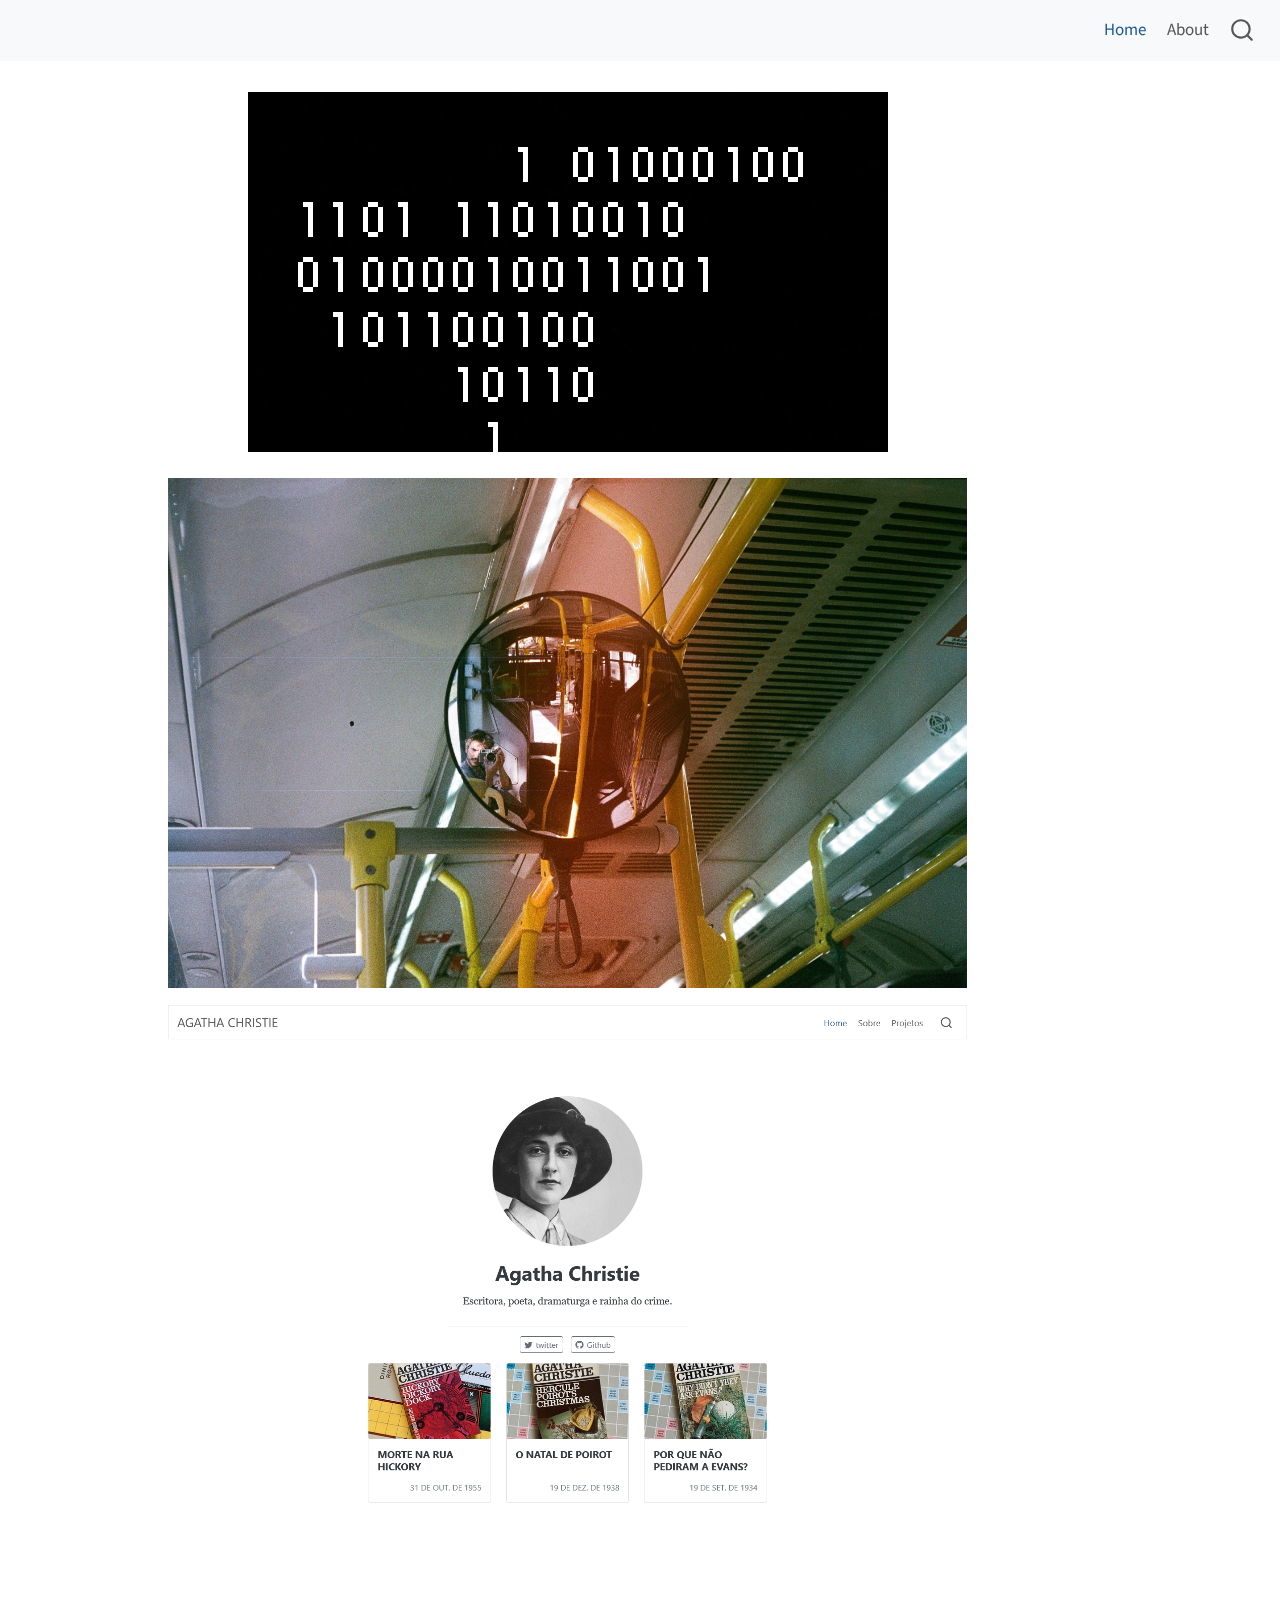
==== index.html @ 9f68aeb0 "Add files via upload" ====
<!DOCTYPE html>
<html xmlns="http://www.w3.org/1999/xhtml" lang="en" xml:lang="en"><head>

<meta charset="utf-8">
<meta name="generator" content="quarto-1.3.450">

<meta name="viewport" content="width=device-width, initial-scale=1.0, user-scalable=yes">


<title></title>
<style>
code{white-space: pre-wrap;}
span.smallcaps{font-variant: small-caps;}
div.columns{display: flex; gap: min(4vw, 1.5em);}
div.column{flex: auto; overflow-x: auto;}
div.hanging-indent{margin-left: 1.5em; text-indent: -1.5em;}
ul.task-list{list-style: none;}
ul.task-list li input[type="checkbox"] {
  width: 0.8em;
  margin: 0 0.8em 0.2em -1em; /* quarto-specific, see https://github.com/quarto-dev/quarto-cli/issues/4556 */ 
  vertical-align: middle;
}
</style>


<script src="site_libs/quarto-nav/quarto-nav.js"></script>
<script src="site_libs/quarto-nav/headroom.min.js"></script>
<script src="site_libs/clipboard/clipboard.min.js"></script>
<script src="site_libs/quarto-search/autocomplete.umd.js"></script>
<script src="site_libs/quarto-search/fuse.min.js"></script>
<script src="site_libs/quarto-search/quarto-search.js"></script>
<meta name="quarto:offset" content="./">
<script src="site_libs/quarto-html/quarto.js"></script>
<script src="site_libs/quarto-html/popper.min.js"></script>
<script src="site_libs/quarto-html/tippy.umd.min.js"></script>
<script src="site_libs/quarto-html/anchor.min.js"></script>
<link href="site_libs/quarto-html/tippy.css" rel="stylesheet">
<link href="site_libs/quarto-html/quarto-syntax-highlighting.css" rel="stylesheet" id="quarto-text-highlighting-styles">
<script src="site_libs/bootstrap/bootstrap.min.js"></script>
<link href="site_libs/bootstrap/bootstrap-icons.css" rel="stylesheet">
<link href="site_libs/bootstrap/bootstrap.min.css" rel="stylesheet" id="quarto-bootstrap" data-mode="light">
<script id="quarto-search-options" type="application/json">{
  "location": "navbar",
  "copy-button": false,
  "collapse-after": 3,
  "panel-placement": "end",
  "type": "overlay",
  "limit": 20,
  "language": {
    "search-no-results-text": "No results",
    "search-matching-documents-text": "matching documents",
    "search-copy-link-title": "Copy link to search",
    "search-hide-matches-text": "Hide additional matches",
    "search-more-match-text": "more match in this document",
    "search-more-matches-text": "more matches in this document",
    "search-clear-button-title": "Clear",
    "search-detached-cancel-button-title": "Cancel",
    "search-submit-button-title": "Submit",
    "search-label": "Search"
  }
}</script>


<link rel="stylesheet" href="styles.css">
</head>

<body class="nav-fixed">

<div id="quarto-search-results"></div>
  <header id="quarto-header" class="headroom fixed-top">
    <nav class="navbar navbar-expand-lg navbar-dark ">
      <div class="navbar-container container-fluid">
            <div id="quarto-search" class="" title="Search"></div>
          <button class="navbar-toggler" type="button" data-bs-toggle="collapse" data-bs-target="#navbarCollapse" aria-controls="navbarCollapse" aria-expanded="false" aria-label="Toggle navigation" onclick="if (window.quartoToggleHeadroom) { window.quartoToggleHeadroom(); }">
  <span class="navbar-toggler-icon"></span>
</button>
          <div class="collapse navbar-collapse" id="navbarCollapse">
            <ul class="navbar-nav navbar-nav-scroll ms-auto">
  <li class="nav-item">
    <a class="nav-link active" href="./index.html" rel="" target="" aria-current="page">
 <span class="menu-text">Home</span></a>
  </li>  
  <li class="nav-item">
    <a class="nav-link" href="./about.html" rel="" target="">
 <span class="menu-text">About</span></a>
  </li>  
</ul>
            <div class="quarto-navbar-tools">
</div>
          </div> <!-- /navcollapse -->
      </div> <!-- /container-fluid -->
    </nav>
</header>
<!-- content -->
<div id="quarto-content" class="quarto-container page-columns page-rows-contents page-layout-article page-navbar">
<!-- sidebar -->
<!-- margin-sidebar -->
    <div id="quarto-margin-sidebar" class="sidebar margin-sidebar">
        
    </div>
<!-- main -->
<main class="content" id="quarto-document-content">



<div class="center">
<div class="quarto-figure quarto-figure-center">
<figure class="figure">
<p><a href="https://tiagowtbt.github.io/Portfolio/"><img src="assets/1.gif" class="img-fluid figure-img"></a></p>
</figure>
</div>
<p><a href="https://tiagowtbt.github.io/portifolio/"><img src="assets/2.jpg" class="img-fluid"></a> <!--
[![](assets/profile.png)](https://tiagowtbt.github.io/Inferencia/)
--></p>
<div class="quarto-figure quarto-figure-center">
<figure class="figure">
<p><a href="https://www.est.ufmg.br/~labcd/pages/cursos/Criacao%20de%20websites%20em%20Quarto/"><img src="assets/4.png" class="img-fluid figure-img"></a></p>
</figure>
</div>
</div>



</main> <!-- /main -->
<script id="quarto-html-after-body" type="application/javascript">
window.document.addEventListener("DOMContentLoaded", function (event) {
  const toggleBodyColorMode = (bsSheetEl) => {
    const mode = bsSheetEl.getAttribute("data-mode");
    const bodyEl = window.document.querySelector("body");
    if (mode === "dark") {
      bodyEl.classList.add("quarto-dark");
      bodyEl.classList.remove("quarto-light");
    } else {
      bodyEl.classList.add("quarto-light");
      bodyEl.classList.remove("quarto-dark");
    }
  }
  const toggleBodyColorPrimary = () => {
    const bsSheetEl = window.document.querySelector("link#quarto-bootstrap");
    if (bsSheetEl) {
      toggleBodyColorMode(bsSheetEl);
    }
  }
  toggleBodyColorPrimary();  
  const icon = "";
  const anchorJS = new window.AnchorJS();
  anchorJS.options = {
    placement: 'right',
    icon: icon
  };
  anchorJS.add('.anchored');
  const isCodeAnnotation = (el) => {
    for (const clz of el.classList) {
      if (clz.startsWith('code-annotation-')) {                     
        return true;
      }
    }
    return false;
  }
  const clipboard = new window.ClipboardJS('.code-copy-button', {
    text: function(trigger) {
      const codeEl = trigger.previousElementSibling.cloneNode(true);
      for (const childEl of codeEl.children) {
        if (isCodeAnnotation(childEl)) {
          childEl.remove();
        }
      }
      return codeEl.innerText;
    }
  });
  clipboard.on('success', function(e) {
    // button target
    const button = e.trigger;
    // don't keep focus
    button.blur();
    // flash "checked"
    button.classList.add('code-copy-button-checked');
    var currentTitle = button.getAttribute("title");
    button.setAttribute("title", "Copied!");
    let tooltip;
    if (window.bootstrap) {
      button.setAttribute("data-bs-toggle", "tooltip");
      button.setAttribute("data-bs-placement", "left");
      button.setAttribute("data-bs-title", "Copied!");
      tooltip = new bootstrap.Tooltip(button, 
        { trigger: "manual", 
          customClass: "code-copy-button-tooltip",
          offset: [0, -8]});
      tooltip.show();    
    }
    setTimeout(function() {
      if (tooltip) {
        tooltip.hide();
        button.removeAttribute("data-bs-title");
        button.removeAttribute("data-bs-toggle");
        button.removeAttribute("data-bs-placement");
      }
      button.setAttribute("title", currentTitle);
      button.classList.remove('code-copy-button-checked');
    }, 1000);
    // clear code selection
    e.clearSelection();
  });
  function tippyHover(el, contentFn) {
    const config = {
      allowHTML: true,
      content: contentFn,
      maxWidth: 500,
      delay: 100,
      arrow: false,
      appendTo: function(el) {
          return el.parentElement;
      },
      interactive: true,
      interactiveBorder: 10,
      theme: 'quarto',
      placement: 'bottom-start'
    };
    window.tippy(el, config); 
  }
  const noterefs = window.document.querySelectorAll('a[role="doc-noteref"]');
  for (var i=0; i<noterefs.length; i++) {
    const ref = noterefs[i];
    tippyHover(ref, function() {
      // use id or data attribute instead here
      let href = ref.getAttribute('data-footnote-href') || ref.getAttribute('href');
      try { href = new URL(href).hash; } catch {}
      const id = href.replace(/^#\/?/, "");
      const note = window.document.getElementById(id);
      return note.innerHTML;
    });
  }
      let selectedAnnoteEl;
      const selectorForAnnotation = ( cell, annotation) => {
        let cellAttr = 'data-code-cell="' + cell + '"';
        let lineAttr = 'data-code-annotation="' +  annotation + '"';
        const selector = 'span[' + cellAttr + '][' + lineAttr + ']';
        return selector;
      }
      const selectCodeLines = (annoteEl) => {
        const doc = window.document;
        const targetCell = annoteEl.getAttribute("data-target-cell");
        const targetAnnotation = annoteEl.getAttribute("data-target-annotation");
        const annoteSpan = window.document.querySelector(selectorForAnnotation(targetCell, targetAnnotation));
        const lines = annoteSpan.getAttribute("data-code-lines").split(",");
        const lineIds = lines.map((line) => {
          return targetCell + "-" + line;
        })
        let top = null;
        let height = null;
        let parent = null;
        if (lineIds.length > 0) {
            //compute the position of the single el (top and bottom and make a div)
            const el = window.document.getElementById(lineIds[0]);
            top = el.offsetTop;
            height = el.offsetHeight;
            parent = el.parentElement.parentElement;
          if (lineIds.length > 1) {
            const lastEl = window.document.getElementById(lineIds[lineIds.length - 1]);
            const bottom = lastEl.offsetTop + lastEl.offsetHeight;
            height = bottom - top;
          }
          if (top !== null && height !== null && parent !== null) {
            // cook up a div (if necessary) and position it 
            let div = window.document.getElementById("code-annotation-line-highlight");
            if (div === null) {
              div = window.document.createElement("div");
              div.setAttribute("id", "code-annotation-line-highlight");
              div.style.position = 'absolute';
              parent.appendChild(div);
            }
            div.style.top = top - 2 + "px";
            div.style.height = height + 4 + "px";
            let gutterDiv = window.document.getElementById("code-annotation-line-highlight-gutter");
            if (gutterDiv === null) {
              gutterDiv = window.document.createElement("div");
              gutterDiv.setAttribute("id", "code-annotation-line-highlight-gutter");
              gutterDiv.style.position = 'absolute';
              const codeCell = window.document.getElementById(targetCell);
              const gutter = codeCell.querySelector('.code-annotation-gutter');
              gutter.appendChild(gutterDiv);
            }
            gutterDiv.style.top = top - 2 + "px";
            gutterDiv.style.height = height + 4 + "px";
          }
          selectedAnnoteEl = annoteEl;
        }
      };
      const unselectCodeLines = () => {
        const elementsIds = ["code-annotation-line-highlight", "code-annotation-line-highlight-gutter"];
        elementsIds.forEach((elId) => {
          const div = window.document.getElementById(elId);
          if (div) {
            div.remove();
          }
        });
        selectedAnnoteEl = undefined;
      };
      // Attach click handler to the DT
      const annoteDls = window.document.querySelectorAll('dt[data-target-cell]');
      for (const annoteDlNode of annoteDls) {
        annoteDlNode.addEventListener('click', (event) => {
          const clickedEl = event.target;
          if (clickedEl !== selectedAnnoteEl) {
            unselectCodeLines();
            const activeEl = window.document.querySelector('dt[data-target-cell].code-annotation-active');
            if (activeEl) {
              activeEl.classList.remove('code-annotation-active');
            }
            selectCodeLines(clickedEl);
            clickedEl.classList.add('code-annotation-active');
          } else {
            // Unselect the line
            unselectCodeLines();
            clickedEl.classList.remove('code-annotation-active');
          }
        });
      }
  const findCites = (el) => {
    const parentEl = el.parentElement;
    if (parentEl) {
      const cites = parentEl.dataset.cites;
      if (cites) {
        return {
          el,
          cites: cites.split(' ')
        };
      } else {
        return findCites(el.parentElement)
      }
    } else {
      return undefined;
    }
  };
  var bibliorefs = window.document.querySelectorAll('a[role="doc-biblioref"]');
  for (var i=0; i<bibliorefs.length; i++) {
    const ref = bibliorefs[i];
    const citeInfo = findCites(ref);
    if (citeInfo) {
      tippyHover(citeInfo.el, function() {
        var popup = window.document.createElement('div');
        citeInfo.cites.forEach(function(cite) {
          var citeDiv = window.document.createElement('div');
          citeDiv.classList.add('hanging-indent');
          citeDiv.classList.add('csl-entry');
          var biblioDiv = window.document.getElementById('ref-' + cite);
          if (biblioDiv) {
            citeDiv.innerHTML = biblioDiv.innerHTML;
          }
          popup.appendChild(citeDiv);
        });
        return popup.innerHTML;
      });
    }
  }
});
</script>
</div> <!-- /content -->



</body></html>
---- site_libs/quarto-html/tippy.css ----
.tippy-box[data-animation=fade][data-state=hidden]{opacity:0}[data-tippy-root]{max-width:calc(100vw - 10px)}.tippy-box{position:relative;background-color:#333;color:#fff;border-radius:4px;font-size:14px;line-height:1.4;white-space:normal;outline:0;transition-property:transform,visibility,opacity}.tippy-box[data-placement^=top]>.tippy-arrow{bottom:0}.tippy-box[data-placement^=top]>.tippy-arrow:before{bottom:-7px;left:0;border-width:8px 8px 0;border-top-color:initial;transform-origin:center top}.tippy-box[data-placement^=bottom]>.tippy-arrow{top:0}.tippy-box[data-placement^=bottom]>.tippy-arrow:before{top:-7px;left:0;border-width:0 8px 8px;border-bottom-color:initial;transform-origin:center bottom}.tippy-box[data-placement^=left]>.tippy-arrow{right:0}.tippy-box[data-placement^=left]>.tippy-arrow:before{border-width:8px 0 8px 8px;border-left-color:initial;right:-7px;transform-origin:center left}.tippy-box[data-placement^=right]>.tippy-arrow{left:0}.tippy-box[data-placement^=right]>.tippy-arrow:before{left:-7px;border-width:8px 8px 8px 0;border-right-color:initial;transform-origin:center right}.tippy-box[data-inertia][data-state=visible]{transition-timing-function:cubic-bezier(.54,1.5,.38,1.11)}.tippy-arrow{width:16px;height:16px;color:#333}.tippy-arrow:before{content:"";position:absolute;border-color:transparent;border-style:solid}.tippy-content{position:relative;padding:5px 9px;z-index:1}
---- site_libs/quarto-html/quarto-syntax-highlighting.css ----
/* quarto syntax highlight colors */
:root {
  --quarto-hl-ot-color: #003B4F;
  --quarto-hl-at-color: #657422;
  --quarto-hl-ss-color: #20794D;
  --quarto-hl-an-color: #5E5E5E;
  --quarto-hl-fu-color: #4758AB;
  --quarto-hl-st-color: #20794D;
  --quarto-hl-cf-color: #003B4F;
  --quarto-hl-op-color: #5E5E5E;
  --quarto-hl-er-color: #AD0000;
  --quarto-hl-bn-color: #AD0000;
  --quarto-hl-al-color: #AD0000;
  --quarto-hl-va-color: #111111;
  --quarto-hl-bu-color: inherit;
  --quarto-hl-ex-color: inherit;
  --quarto-hl-pp-color: #AD0000;
  --quarto-hl-in-color: #5E5E5E;
  --quarto-hl-vs-color: #20794D;
  --quarto-hl-wa-color: #5E5E5E;
  --quarto-hl-do-color: #5E5E5E;
  --quarto-hl-im-color: #00769E;
  --quarto-hl-ch-color: #20794D;
  --quarto-hl-dt-color: #AD0000;
  --quarto-hl-fl-color: #AD0000;
  --quarto-hl-co-color: #5E5E5E;
  --quarto-hl-cv-color: #5E5E5E;
  --quarto-hl-cn-color: #8f5902;
  --quarto-hl-sc-color: #5E5E5E;
  --quarto-hl-dv-color: #AD0000;
  --quarto-hl-kw-color: #003B4F;
}

/* other quarto variables */
:root {
  --quarto-font-monospace: SFMono-Regular, Menlo, Monaco, Consolas, "Liberation Mono", "Courier New", monospace;
}

pre > code.sourceCode > span {
  color: #003B4F;
}

code span {
  color: #003B4F;
}

code.sourceCode > span {
  color: #003B4F;
}

div.sourceCode,
div.sourceCode pre.sourceCode {
  color: #003B4F;
}

code span.ot {
  color: #003B4F;
  font-style: inherit;
}

code span.at {
  color: #657422;
  font-style: inherit;
}

code span.ss {
  color: #20794D;
  font-style: inherit;
}

code span.an {
  color: #5E5E5E;
  font-style: inherit;
}

code span.fu {
  color: #4758AB;
  font-style: inherit;
}

code span.st {
  color: #20794D;
  font-style: inherit;
}

code span.cf {
  color: #003B4F;
  font-style: inherit;
}

code span.op {
  color: #5E5E5E;
  font-style: inherit;
}

code span.er {
  color: #AD0000;
  font-style: inherit;
}

code span.bn {
  color: #AD0000;
  font-style: inherit;
}

code span.al {
  color: #AD0000;
  font-style: inherit;
}

code span.va {
  color: #111111;
  font-style: inherit;
}

code span.bu {
  font-style: inherit;
}

code span.ex {
  font-style: inherit;
}

code span.pp {
  color: #AD0000;
  font-style: inherit;
}

code span.in {
  color: #5E5E5E;
  font-style: inherit;
}

code span.vs {
  color: #20794D;
  font-style: inherit;
}

code span.wa {
  color: #5E5E5E;
  font-style: italic;
}

code span.do {
  color: #5E5E5E;
  font-style: italic;
}

code span.im {
  color: #00769E;
  font-style: inherit;
}

code span.ch {
  color: #20794D;
  font-style: inherit;
}

code span.dt {
  color: #AD0000;
  font-style: inherit;
}

code span.fl {
  color: #AD0000;
  font-style: inherit;
}

code span.co {
  color: #5E5E5E;
  font-style: inherit;
}

code span.cv {
  color: #5E5E5E;
  font-style: italic;
}

code span.cn {
  color: #8f5902;
  font-style: inherit;
}

code span.sc {
  color: #5E5E5E;
  font-style: inherit;
}

code span.dv {
  color: #AD0000;
  font-style: inherit;
}

code span.kw {
  color: #003B4F;
  font-style: inherit;
}

.prevent-inlining {
  content: "</";
}

/*# sourceMappingURL=debc5d5d77c3f9108843748ff7464032.css.map */
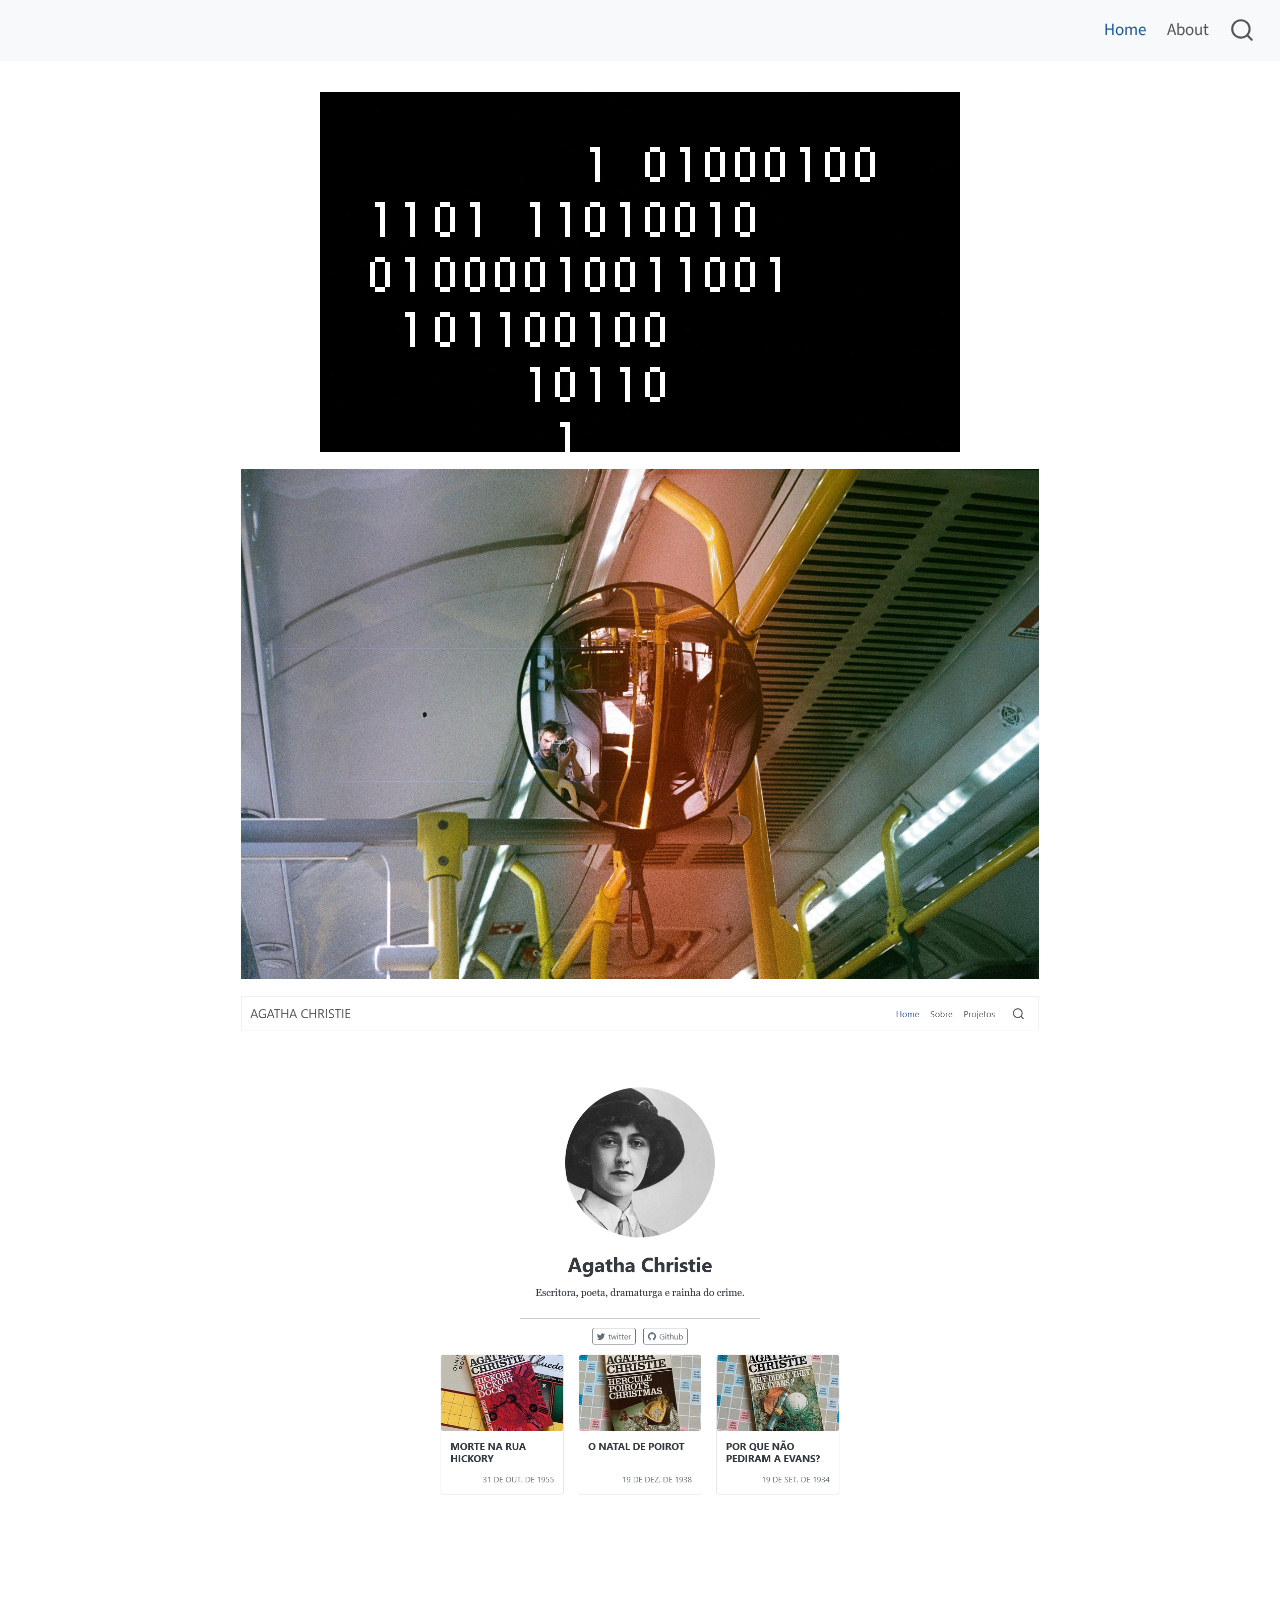
==== commit 315ab724: "Ajeitando 1" ====
--- a/index.html
+++ b/index.html
@@ -64,7 +64,7 @@
 <link rel="stylesheet" href="styles.css">
 </head>
 
-<body class="nav-fixed">
+<body class="nav-fixed fullcontent">
 
 <div id="quarto-search-results"></div>
   <header id="quarto-header" class="headroom fixed-top">
@@ -95,9 +95,7 @@
 <div id="quarto-content" class="quarto-container page-columns page-rows-contents page-layout-article page-navbar">
 <!-- sidebar -->
 <!-- margin-sidebar -->
-    <div id="quarto-margin-sidebar" class="sidebar margin-sidebar">
-        
-    </div>
+    
 <!-- main -->
 <main class="content" id="quarto-document-content">
 
--- a/styles.css
+++ b/styles.css
@@ -1,11 +1,22 @@
 /* css styles */
-.img{
-  display: block;
-  margin-left: auto;
-  margin-right: auto;
-  width: 50%;
+
+
+.center {
+  text-align: center; !important
 }
 
-.center {
+
+.banner {
+  max-width: 150%; !important
+  
+}
+
+
+
+.img-fluid{
+  
+  max-width: 100%;
+  position: relative;
+  margin: auto;
   text-align: center;
 }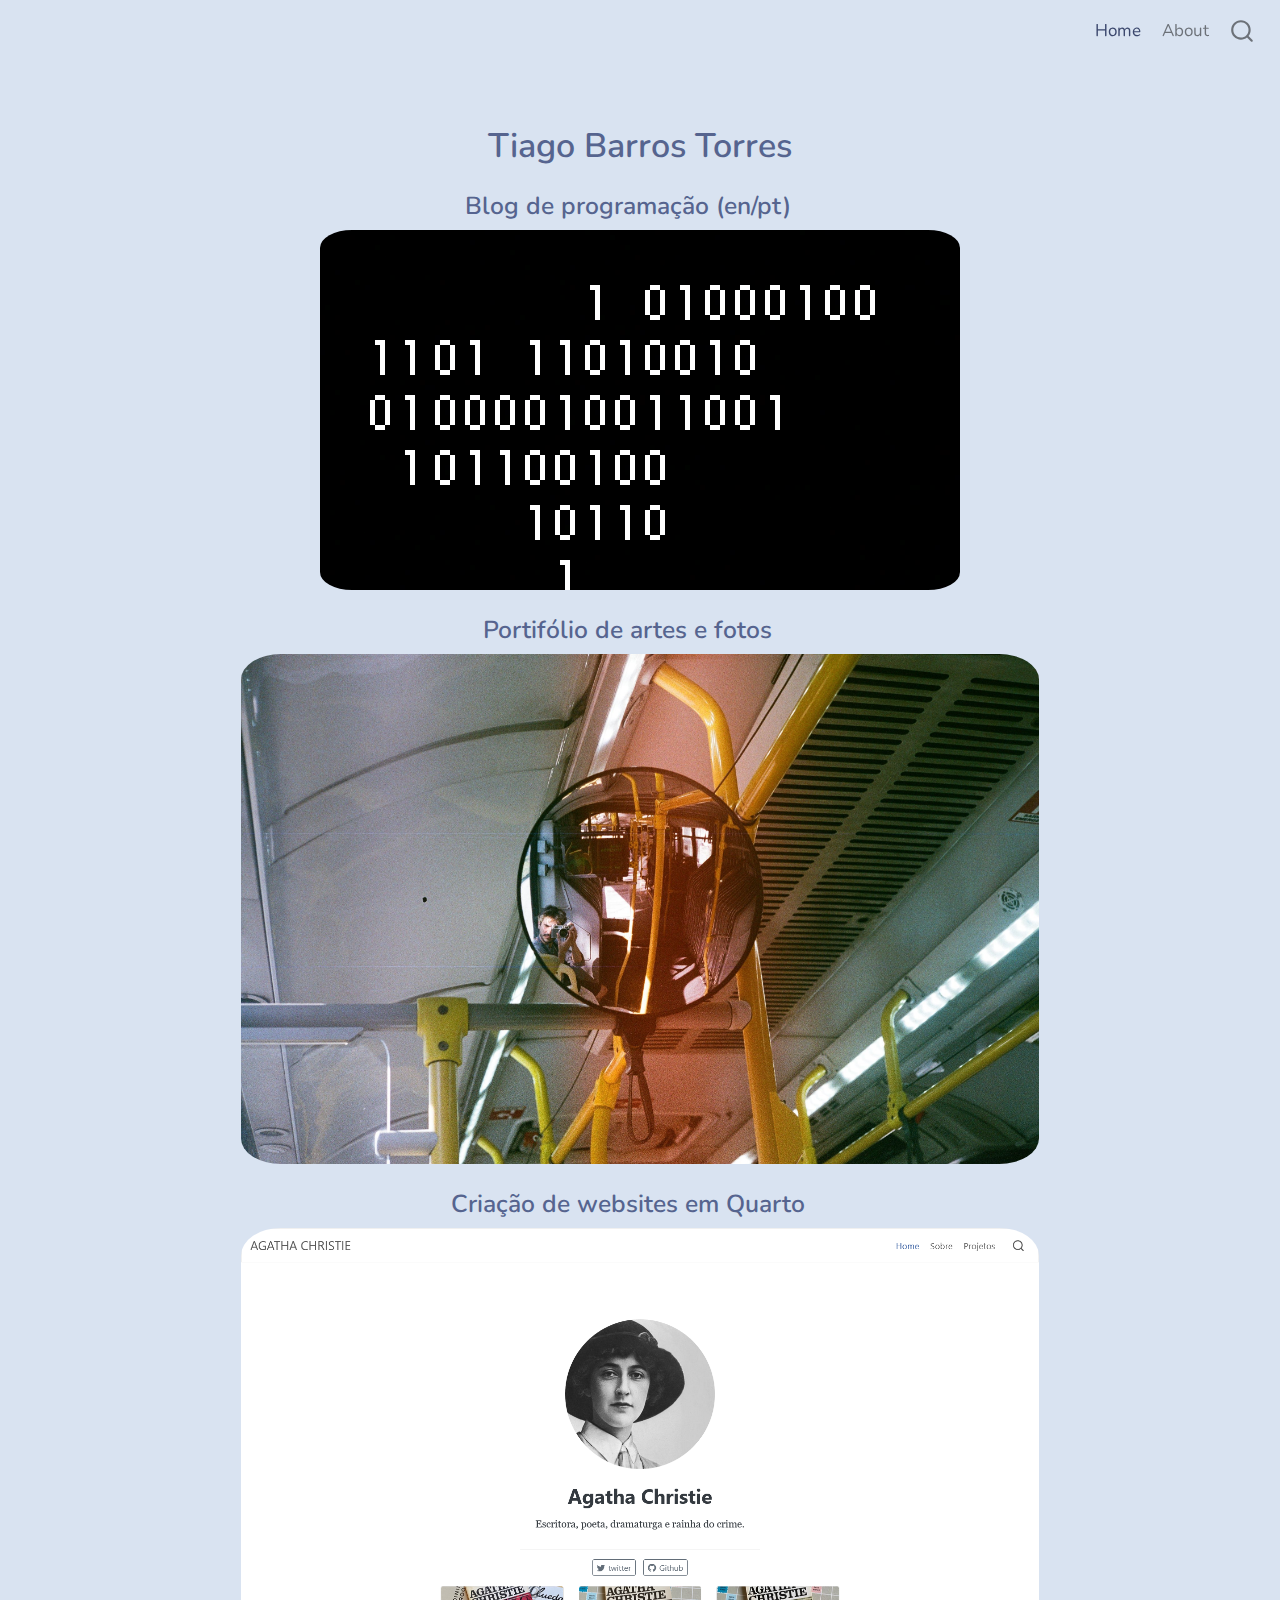
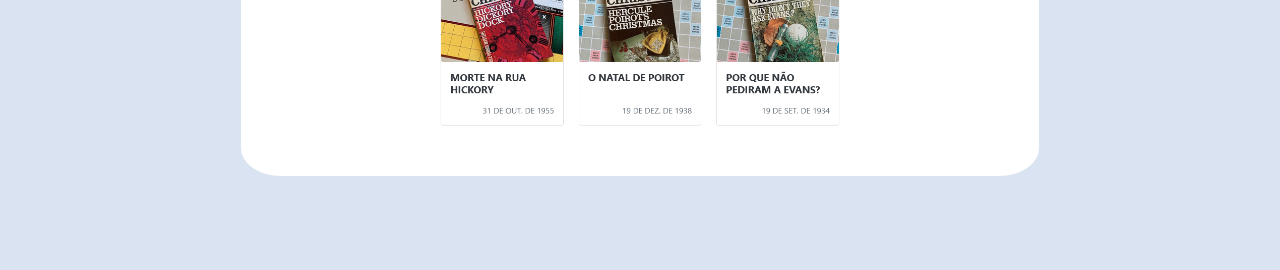
==== commit 28312536: "Add files via upload" ====
--- a/index.html
+++ b/index.html
@@ -101,21 +101,31 @@
 
 
 
-<div class="center">
+<section id="tiago-barros-torres" class="level1 center">
+<h1>Tiago Barros Torres</h1>
+<section id="blog-de-programação-enpt" class="level3">
+<h3 class="anchored" data-anchor-id="blog-de-programação-enpt">Blog de programação (en/pt)</h3>
 <div class="quarto-figure quarto-figure-center">
 <figure class="figure">
 <p><a href="https://tiagowtbt.github.io/Portfolio/"><img src="assets/1.gif" class="img-fluid figure-img"></a></p>
 </figure>
 </div>
+</section>
+<section id="portifólio-de-artes-e-fotos" class="level3">
+<h3 class="anchored" data-anchor-id="portifólio-de-artes-e-fotos">Portifólio de artes e fotos</h3>
 <p><a href="https://tiagowtbt.github.io/portifolio/"><img src="assets/2.jpg" class="img-fluid"></a> <!--
 [![](assets/profile.png)](https://tiagowtbt.github.io/Inferencia/)
 --></p>
+</section>
+<section id="criação-de-websites-em-quarto" class="level3">
+<h3 class="anchored" data-anchor-id="criação-de-websites-em-quarto">Criação de websites em Quarto</h3>
 <div class="quarto-figure quarto-figure-center">
 <figure class="figure">
 <p><a href="https://www.est.ufmg.br/~labcd/pages/cursos/Criacao%20de%20websites%20em%20Quarto/"><img src="assets/4.png" class="img-fluid figure-img"></a></p>
 </figure>
 </div>
-</div>
+</section>
+</section>
 
 
 
